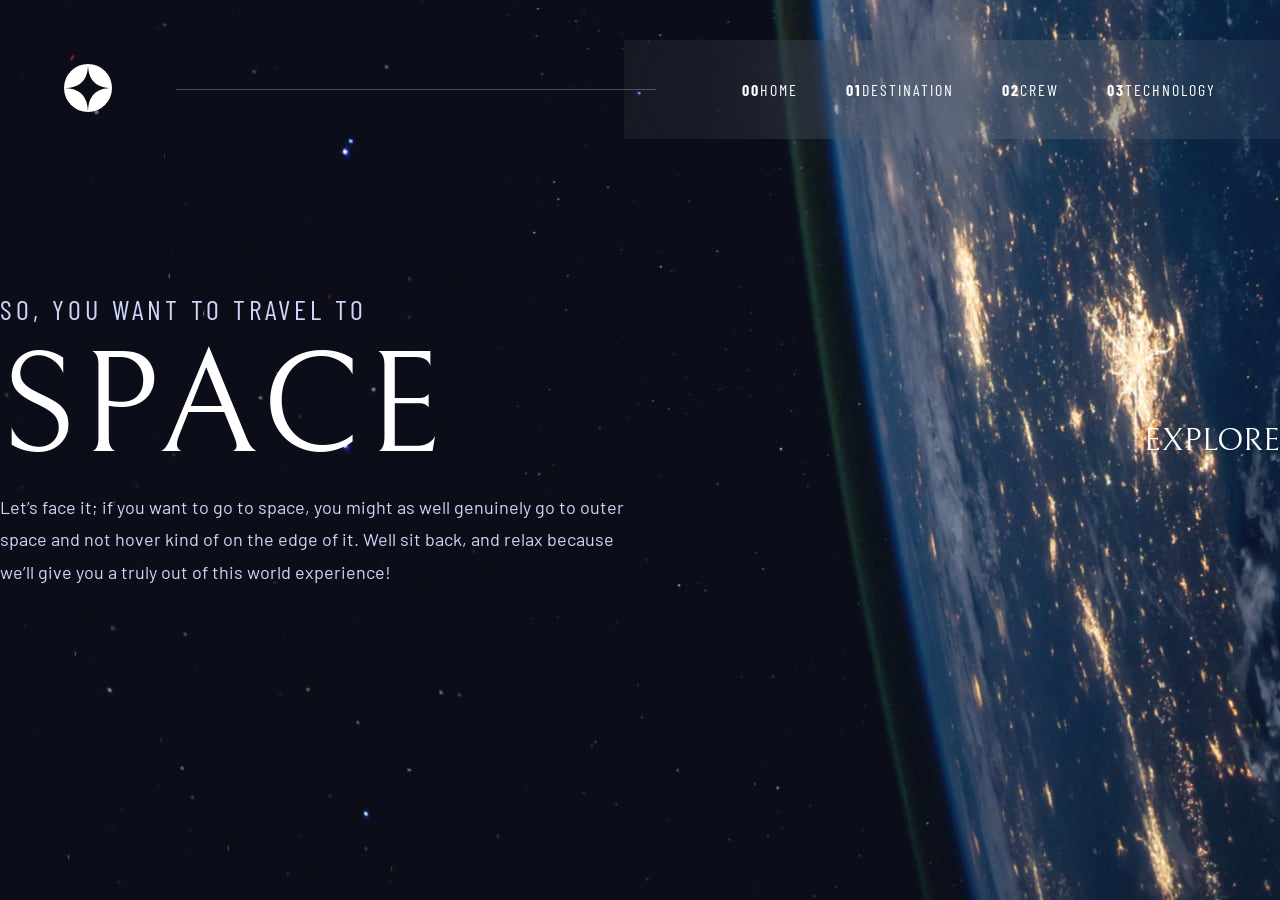
==== index.html @ 4688a7ef "feat: enhance base layout alignment" ====
<!DOCTYPE html>
<html lang="en">
<head>
    <meta charset="UTF-8">
    <meta name="viewport" content="width=device-width, initial-scale=1.0">
    <link rel="stylesheet" href="css/style.css">
    <link rel="preconnect" href="https://fonts.googleapis.com">
    <link rel="preconnect" href="https://fonts.gstatic.com" crossorigin>
    <link href="https://fonts.googleapis.com/css2?family=Barlow&family=Barlow+Condensed:wght@400;700&family=Bellefair&display=swap" rel="stylesheet">
    <script defer src="js/script.js"></script>
    <title>Space Tourism</title>
</head>
<body class="home">
    <header>
        <div class="logo">
            <a href="index.html"><img src="assets/shared/logo.svg" alt="Space Tourism Home"></a>
            <span class="menu-line"></span>
        </div>
        <nav class="menu-nav-container">
            <ul class="menu-nav text-preset-8">
                <li><a href="index.html"><span class="text-preset-8-bold">00</span>HOME</a></li>
                <li><a href="destination.html"><span class="text-preset-8-bold">01</span>DESTINATION</a></li>
                <li><a href="crew.html"><span class="text-preset-8-bold">02</span>CREW</a></li>
                <li><a href="technology.html"><span class="text-preset-8-bold">03</span>TECHNOLOGY</a></li>
            </ul>
        </nav>
    </header>
    <main>
        <div class="main-container">
            <div class="itens-container">
                <div class="texts-home">
                    <h1 class="text-preset-5 text-blue-300">SO, YOU WANT TO TRAVEL TO <span class="text-preset-1 text-white">SPACE</span></h1>
                    <p class="text-preset-9 text-blue-300">Let’s face it; if you want to go to space, you might as well genuinely go to outer space and not hover kind of on the edge of it. Well sit back, and relax because we’ll give you a truly out of this world experience!</p>
                </div>
                <a href="destination.html" class="btn-explore text-preset-4">EXPLORE</a>
            </div>
        </div>
    </main>
</body>
</html>
---- css/style.css ----
* {
    margin: 0;
    padding: 0;
    box-sizing: border-box;
    text-decoration: none;
    list-style: none;
}

a {
    color: inherit;
}

:root {
    /* fonts */
    --font-head: "Bellefair", serif;
    --font-sub: "Barlow Condensed", sans-serif;
    --font-text: "Barlow", sans-serif;

    /* font sizes */
    --fs-1: 144px;
    --fs-2: 96px;
    --fs-3: 56px;
    --fs-4: 32px;
    --fs-5: 28px;
    --fs-6: 28px;
    --fs-7: 14px;
    --fs-8: 16px;
    --fs-9: 18px;

    /* colors */
    --blue-900: #0b0d17;
    --blue-300: #d0d6f9;
    --white: #fff;
}

/* --- Utility Classes: Typography (Shape) --- */
.text-preset-1 { font-weight: 400; font-size: var(--fs-1); font-family: var(--font-head); text-transform: uppercase; }
.text-preset-2 { font-weight: 400; font-size: var(--fs-2); font-family: var(--font-head); text-transform: uppercase; }
.text-preset-3 { font-weight: 400; font-size: var(--fs-3); font-family: var(--font-head); text-transform: uppercase; }
.text-preset-4 { font-weight: 400; font-size: var(--fs-4); font-family: var(--font-head); text-transform: uppercase; }
.text-preset-5 { font-weight: 400; font-size: var(--fs-5); font-family: var(--font-sub); text-transform: uppercase; letter-spacing: 4px; }
.text-preset-6 { font-weight: 400; font-size: var(--fs-6); font-family: var(--font-head); text-transform: uppercase; }
.text-preset-7 { font-weight: 400; font-size: var(--fs-7); font-family: var(--font-sub); text-transform: uppercase; letter-spacing: 2px; }
.text-preset-8 { font-weight: 400; font-size: var(--fs-8); font-family: var(--font-sub); text-transform: uppercase; letter-spacing: 2px; }
.text-preset-8-bold { font-weight: 700; font-size: var(--fs-8); font-family: var(--font-sub); text-transform: uppercase; letter-spacing: 2px; }
.text-preset-9 { font-weight: 400; font-size: var(--fs-9); font-family: var(--font-text); text-transform: none; line-height: 1.8; }

/* --- Utility Classes: Colors (Paint) --- */
.text-blue-900 { color: var(--blue-900); }
.text-blue-300 { color: var(--blue-300); }
.text-white { color: var(--white); }
.bg-blue-900 { background-color: var(--blue-900); }
.bg-blue-300 { background-color: var(--blue-300); }
.bg-white { background-color: var(--white); }

/* --- Base Styles --- */
body {
    font-family: var(--font-text);
    background-color: var(--blue-900);
    color: var(--white);
    min-height: 100vh;
    background-image: url('../assets/home/background-home-desktop.jpg');
    background-size: cover;
    display: flex;
    flex-direction: column;
}

header {
    display: flex;
    justify-content: space-between;
    align-items: center;
    padding-top: 40px;
    padding-bottom: 25px;
}

.logo {
    display: flex;
    padding-left: 64px;
    height: 48px;
    flex: 1;
    gap: 64px;
    align-items: center;
    z-index: 1000;
    margin-right: -16px;
}

.menu-line {
    background-color: var(--white);
    width: 100%;
    height: 1px;
    opacity: 25%;
}

.menu-nav-container {
    flex: 1;
    margin-left: -16px;
    padding: 0 64px;
    background-color: rgba(255, 255, 255, 0.05);
    backdrop-filter: blur(80px);
    max-width: calc(50% + 16px);
}

.menu-nav {
    flex: 1;
    display: flex;
    gap: 48px;
    align-items: center;
    justify-content: flex-end;
}

.menu-nav a {
    display: block;
    padding: 40px 0;
}

main {
    display: flex;
    align-items: center;
    justify-content: center;
    padding: 128px 0;
    height: 100%;
}

.main-container {
    display: flex;
    align-items: center;
    justify-content: flex-end;
}

.itens-container {
    display: flex;
    align-items: center;
    justify-content: space-between;
}

.texts-home {
    display: flex;
    flex-direction: column;
    width: 50%;
}

/* Medias Querys */
@media (max-width: 800px) {
    :root {
        --fs-2: 80px;
        --fs-3: 40px;
        --fs-4: 24px;
        --fs-5: 20px;
        --fs-9: 15px;
    }
}

@media (max-width: 600px) {
    :root {
        --fs-1: 80px;
        --fs-2: 56px;
        --fs-3: 24px;
        --fs-4: 18px;
        --fs-6: 16px;
        --fs-8: 14px;
        --fs-9: 15px;
    }
}
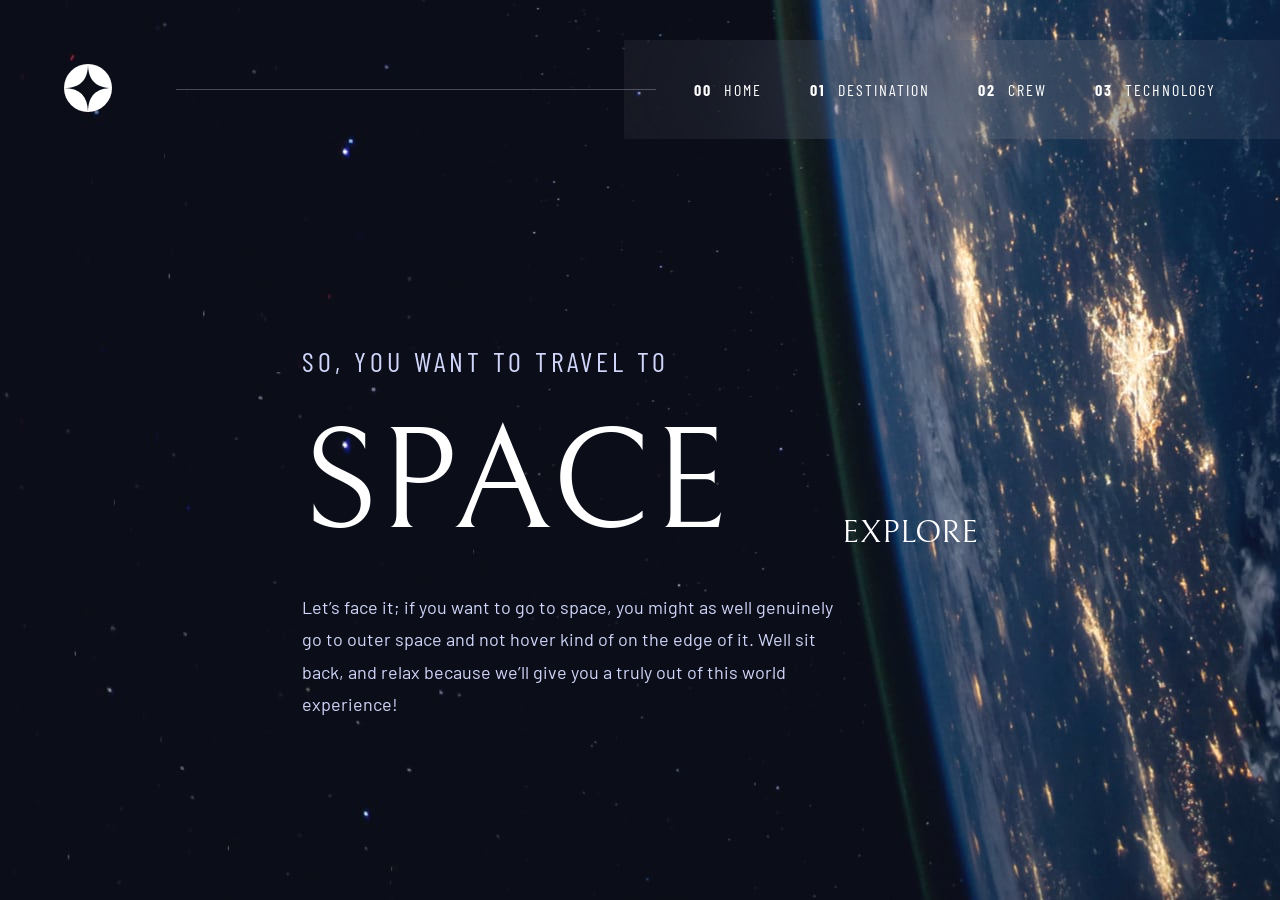
==== commit 1cd2b60a: "feat: basic home layout" ====
--- a/index.html
+++ b/index.html
@@ -27,9 +27,10 @@
     </header>
     <main>
         <div class="main-container">
-            <div class="itens-container">
+            <div class="hero">
                 <div class="texts-home">
-                    <h1 class="text-preset-5 text-blue-300">SO, YOU WANT TO TRAVEL TO <span class="text-preset-1 text-white">SPACE</span></h1>
+                    <h1 class="text-preset-5 text-blue-300">SO, YOU WANT TO TRAVEL TO</h1>
+                    <p class="text-preset-1 text-white">SPACE</p>
                     <p class="text-preset-9 text-blue-300">Let’s face it; if you want to go to space, you might as well genuinely go to outer space and not hover kind of on the edge of it. Well sit back, and relax because we’ll give you a truly out of this world experience!</p>
                 </div>
                 <a href="destination.html" class="btn-explore text-preset-4">EXPLORE</a>
--- a/css/style.css
+++ b/css/style.css
@@ -100,6 +100,10 @@
     max-width: calc(50% + 16px);
 }
 
+.menu-nav span {
+    margin-right: 12px;
+}
+
 .menu-nav {
     flex: 1;
     display: flex;
@@ -118,7 +122,7 @@
     align-items: center;
     justify-content: center;
     padding: 128px 0;
-    height: 100%;
+    flex: 1;
 }
 
 .main-container {
@@ -127,7 +131,7 @@
     justify-content: flex-end;
 }
 
-.itens-container {
+.hero {
     display: flex;
     align-items: center;
     justify-content: space-between;
@@ -136,7 +140,8 @@
 .texts-home {
     display: flex;
     flex-direction: column;
-    width: 50%;
+    max-width: 540px;
+    gap: 24px;
 }
 
 /* Medias Querys */
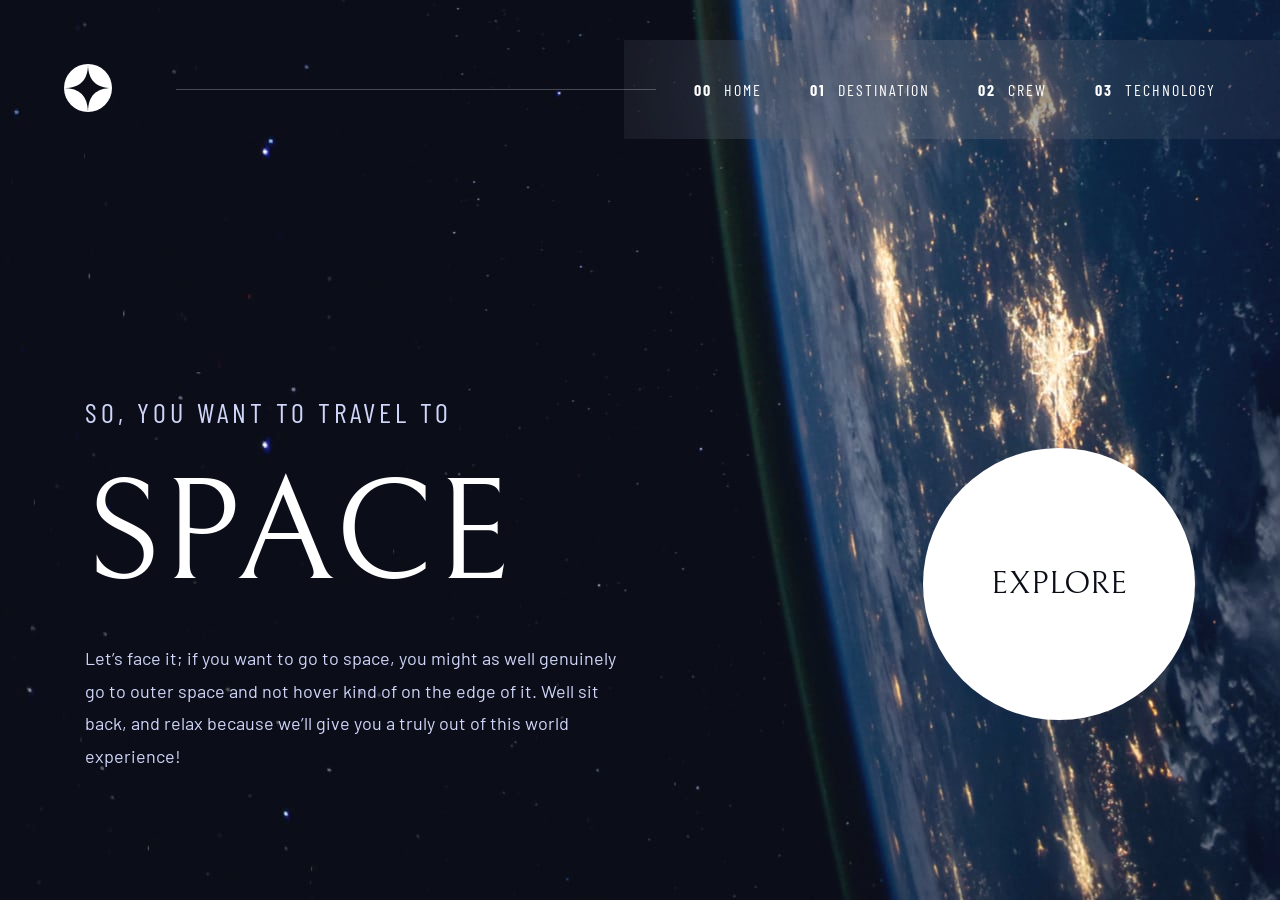
==== commit 03ec5934: "feat: clean HTML structure, main  flexbox layout and adjust background image" ====
--- a/index.html
+++ b/index.html
@@ -27,14 +27,12 @@
     </header>
     <main>
         <div class="main-container">
-            <div class="hero">
-                <div class="texts-home">
-                    <h1 class="text-preset-5 text-blue-300">SO, YOU WANT TO TRAVEL TO</h1>
-                    <p class="text-preset-1 text-white">SPACE</p>
-                    <p class="text-preset-9 text-blue-300">Let’s face it; if you want to go to space, you might as well genuinely go to outer space and not hover kind of on the edge of it. Well sit back, and relax because we’ll give you a truly out of this world experience!</p>
-                </div>
-                <a href="destination.html" class="btn-explore text-preset-4">EXPLORE</a>
+            <div class="texts-home">
+                <h1 class="text-preset-5 text-blue-300">SO, YOU WANT TO TRAVEL TO</h1>
+                <p class="text-preset-1 text-white">SPACE</p>
+                <p class="text-preset-9 text-blue-300">Let’s face it; if you want to go to space, you might as well genuinely go to outer space and not hover kind of on the edge of it. Well sit back, and relax because we’ll give you a truly out of this world experience!</p>
             </div>
+            <a href="destination.html" class="btn-explore text-preset-4 text-blue-900">EXPLORE</a>
         </div>
     </main>
 </body>
--- a/css/style.css
+++ b/css/style.css
@@ -63,6 +63,9 @@
     background-size: cover;
     display: flex;
     flex-direction: column;
+    background-position: center;
+    background-repeat: no-repeat;
+    background-attachment: fixed;
 }
 
 header {
@@ -119,22 +122,18 @@
 
 main {
     display: flex;
-    align-items: center;
     justify-content: center;
     padding: 128px 0;
     flex: 1;
+    align-items: flex-end;
 }
 
 .main-container {
     display: flex;
+    max-width: 1110px;
+    width: 100%;
+    justify-content: space-between;
     align-items: center;
-    justify-content: flex-end;
-}
-
-.hero {
-    display: flex;
-    align-items: center;
-    justify-content: space-between;
 }
 
 .texts-home {
@@ -142,6 +141,17 @@
     flex-direction: column;
     max-width: 540px;
     gap: 24px;
+}
+
+.btn-explore {
+    width: 272px;
+    aspect-ratio: 1/1;
+    background-color: var(--white);
+    display: flex;
+    text-align: center;
+    align-items: center;
+    justify-content: center ;
+    border-radius: 50%;
 }
 
 /* Medias Querys */
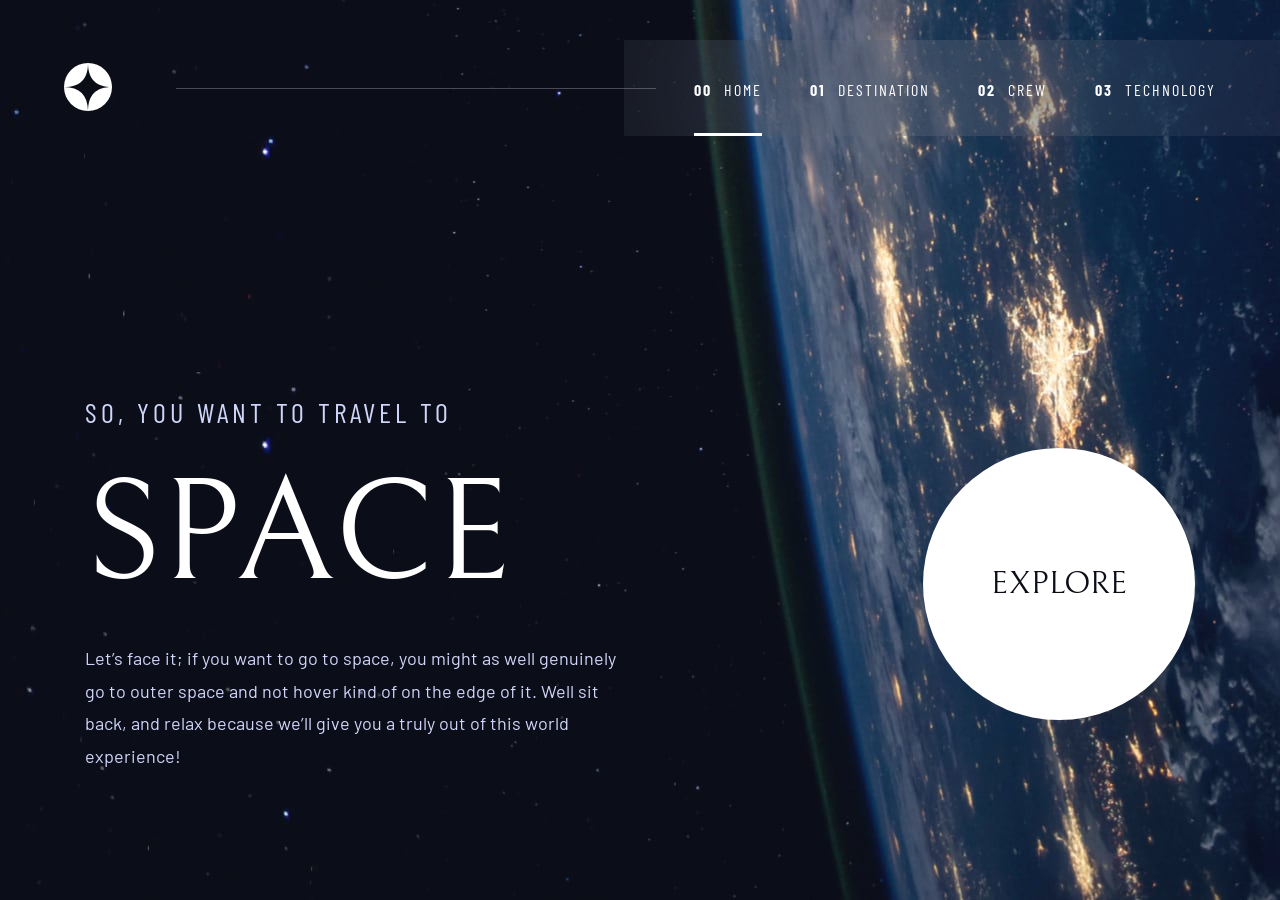
==== commit 8bb700c6: "feat: finalize home desktop layout with hover and active status logic" ====
--- a/index.html
+++ b/index.html
@@ -18,7 +18,7 @@
         </div>
         <nav class="menu-nav-container">
             <ul class="menu-nav text-preset-8">
-                <li><a href="index.html"><span class="text-preset-8-bold">00</span>HOME</a></li>
+                <li><a href="index.html" class="active"><span class="text-preset-8-bold">00</span>HOME</a></li>
                 <li><a href="destination.html"><span class="text-preset-8-bold">01</span>DESTINATION</a></li>
                 <li><a href="crew.html"><span class="text-preset-8-bold">02</span>CREW</a></li>
                 <li><a href="technology.html"><span class="text-preset-8-bold">03</span>TECHNOLOGY</a></li>
--- a/css/style.css
+++ b/css/style.css
@@ -31,6 +31,8 @@
     --blue-900: #0b0d17;
     --blue-300: #d0d6f9;
     --white: #fff;
+    --white-50: rgba(255, 255, 255, 0.5);
+    --white-10: rgba(255, 255, 255, 0.1);
 }
 
 /* --- Utility Classes: Typography (Shape) --- */
@@ -118,6 +120,13 @@
 .menu-nav a {
     display: block;
     padding: 40px 0;
+    border-bottom: 3px solid transparent;
+    transition: 0.2s;
+    max-height: 96px;
+}
+
+.menu-nav a.active {
+    border-bottom: 3px solid var(--white);
 }
 
 main {
@@ -148,13 +157,34 @@
     aspect-ratio: 1/1;
     background-color: var(--white);
     display: flex;
-    text-align: center;
     align-items: center;
     justify-content: center ;
     border-radius: 50%;
+    transition: 0.2s;
+}
+
+/* HOVERS */
+@media (hover:hover) {
+    .menu-nav a:not(.active):hover {
+        border-bottom: 3px solid var(--white-50);
+    }
+
+    .btn-explore:hover {
+        box-shadow: 0 0 0 88px var(--white-10);
+    }
 }
 
 /* Medias Querys */
+@media (min-width: 2000px) {
+    main {
+        padding: calc((128 / 863) * 100%) 0;
+    }
+
+    .main-container {
+        max-width: 1500px;
+    }
+}
+
 @media (max-width: 800px) {
     :root {
         --fs-2: 80px;
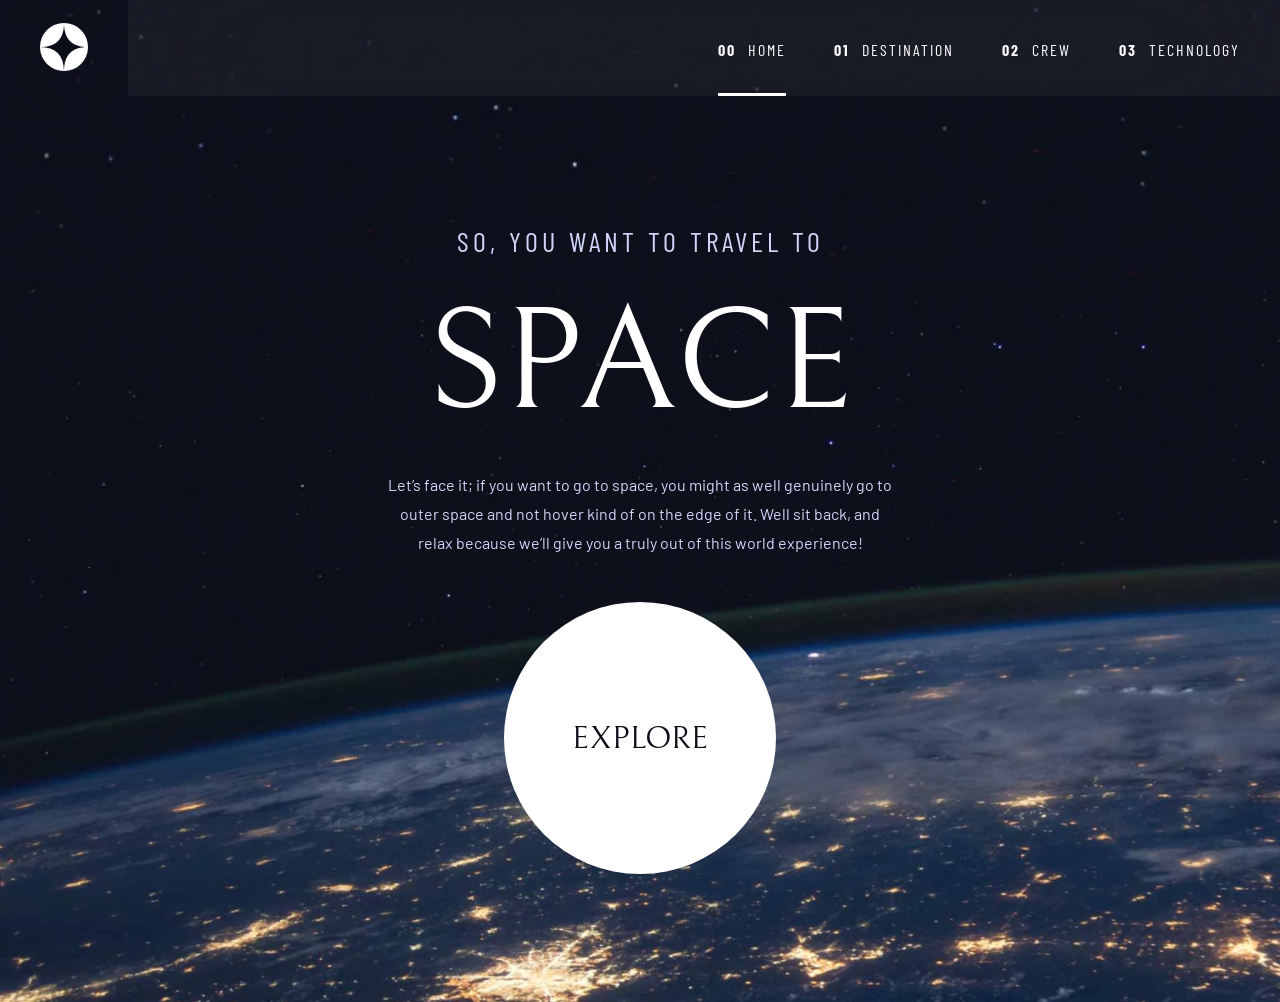
==== commit 1ec23a01: "feat: implement mobile hamburger menu and sidebar layout" ====
--- a/index.html
+++ b/index.html
@@ -16,7 +16,11 @@
             <a href="index.html"><img src="assets/shared/logo.svg" alt="Space Tourism Home"></a>
             <span class="menu-line"></span>
         </div>
+        <button class="burger-menu">
+            <img src="assets/shared/icon-hamburger.svg" alt="Open menu">
+        </button>
         <nav class="menu-nav-container">
+            <button class="close-menu"><img src="assets/shared/icon-close.svg" alt="Close menu"></button>
             <ul class="menu-nav text-preset-8">
                 <li><a href="index.html" class="active"><span class="text-preset-8-bold">00</span>HOME</a></li>
                 <li><a href="destination.html"><span class="text-preset-8-bold">01</span>DESTINATION</a></li>
--- a/css/style.css
+++ b/css/style.css
@@ -96,6 +96,14 @@
     opacity: 25%;
 }
 
+.burger-menu {
+    display: none;
+}
+
+.close-menu {
+    display: none;
+}
+
 .menu-nav-container {
     flex: 1;
     margin-left: -16px;
@@ -174,7 +182,7 @@
     }
 }
 
-/* Medias Querys */
+/* Media Query 4k */
 @media (min-width: 2000px) {
     main {
         padding: calc((128 / 863) * 100%) 0;
@@ -185,24 +193,161 @@
     }
 }
 
-@media (max-width: 800px) {
+/* Media Query Tablet */
+@media (max-width: 1300px) {
     :root {
         --fs-2: 80px;
         --fs-3: 40px;
-        --fs-4: 24px;
-        --fs-5: 20px;
-        --fs-9: 15px;
-    }
-}
-
-@media (max-width: 600px) {
+        --fs-4: 32px;
+        --fs-5: 28px;
+        --fs-9: 16px;
+    }
+
+    body {
+        background-image: url('../assets/home/background-home-tablet.jpg');
+    }
+
+    header {
+        padding: 0;
+    }
+
+    .logo {
+        margin: 0;
+        margin-right: 40px;
+        flex: 0;
+        padding-left: 40px;
+    }
+
+    .menu-nav-container {
+        margin: 0;
+        max-width: none;
+        padding: 0 40px;
+    }
+
+    .menu-line {
+        display: none;
+    }
+
+    main {
+        padding: 128px 40px;
+        align-items: stretch;
+    }
+
+    .main-container {
+        flex-direction: column;
+        justify-content: space-between;
+    }
+
+    .texts-home {
+        text-align: center;
+        gap: 24px;
+        max-width: 512px;
+        margin-bottom: 45px;
+    }
+}
+
+/* Media Query Mobile */
+@media (max-width: 750px) {
     :root {
         --fs-1: 80px;
         --fs-2: 56px;
         --fs-3: 24px;
         --fs-4: 18px;
+        --fs-5: 16px;
         --fs-6: 16px;
         --fs-8: 14px;
         --fs-9: 15px;
     }
+
+    .text-preset-5 { letter-spacing: 15%;}
+
+    body {
+        background-image: url('../assets/home/background-home-mobile.jpg');
+    }
+
+    header {
+        padding: 24px 0;
+    }
+
+    .logo {
+        height: 40px;
+        padding-left: 24px;
+    }
+
+    .logo a img{
+        height: 40px;
+    }
+
+    .burger-menu {
+        display: flex;
+        justify-self: flex-end;
+        border: none;
+        background-color: transparent;
+        padding-right: 24px;
+    }
+
+    .menu-nav-container {
+        display: none;
+    }
+
+    .menu-nav-container.open {
+        display: flex;
+        flex-direction: column;
+        position: fixed;
+        z-index: 2000;
+        right: 0;
+        top: 0;
+        height: 100vh;
+        background-color: rgba(11, 13, 23, 0.15);
+        backdrop-filter: blur(80px);
+        width: 68.65%;
+        padding: 0;
+        padding-left: 32px;
+        gap: 48px;
+    }
+
+    .menu-nav {
+        flex-direction: column;
+        align-items: stretch;
+        gap: 32px;
+        flex: 0;
+        width: 100%;
+    }
+
+    .close-menu {
+        display: inline-block;
+        margin-left: auto;
+        border: none;
+        background-color: transparent;
+        justify-self: flex-end;
+        padding: 32px 24px 32px 0;
+        cursor: pointer;
+    }
+
+    .menu-nav a {
+        border-right: 3px solid transparent;
+        display: flex;
+        align-items: center;
+        padding: 0;
+    }
+
+    .menu-nav a.active {
+        border-bottom: none;
+        border-right: 3px solid var(--white);
+    }
+
+    main {
+        padding: 24px;
+    }
+
+    .texts-home {
+        gap: 24px;
+        justify-self: flex-start;
+        margin: 0;
+    }
+
+    .btn-explore {
+        width: 144px;
+        margin: auto 0;
+    }
 }
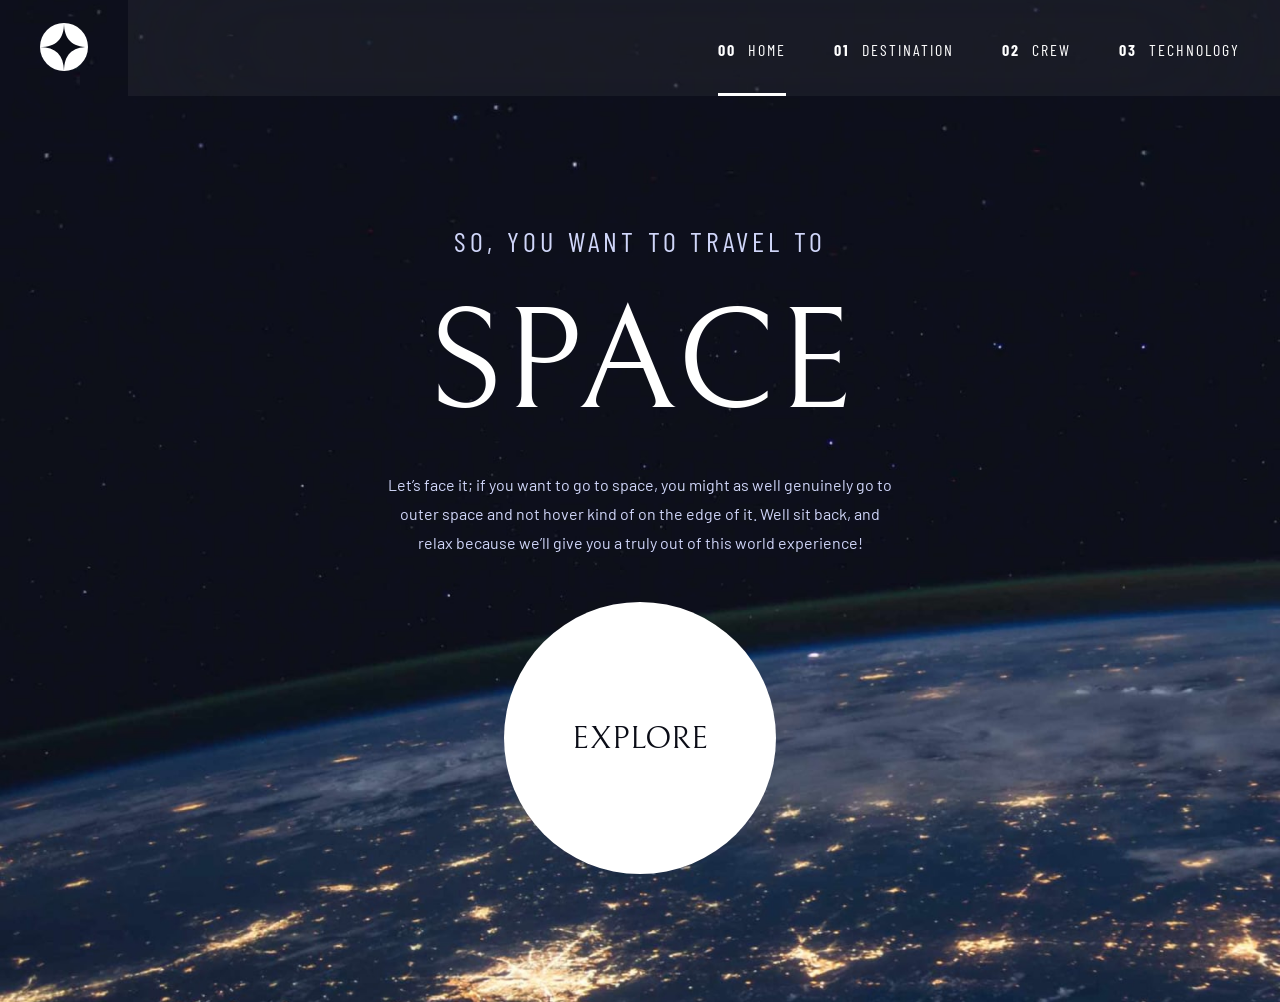
==== commit 000e3387: "refactor: apply BEM methodology and SMACSS state rules to home and destination pages" ====
--- a/index.html
+++ b/index.html
@@ -10,33 +10,33 @@
     <script defer src="js/script.js"></script>
     <title>Space Tourism</title>
 </head>
-<body class="home">
+<body class="page-home">
     <header>
-        <div class="logo">
+        <div class="header__logo">
             <a href="index.html"><img src="assets/shared/logo.svg" alt="Space Tourism Home"></a>
-            <span class="menu-line"></span>
+            <div class="header__line" aria-hidden="true"></div>
         </div>
-        <button class="burger-menu">
+        <button class="header__toggle" aria-controls="primary-navigation" aria-expanded="false">
             <img src="assets/shared/icon-hamburger.svg" alt="Open menu">
         </button>
-        <nav class="menu-nav-container">
-            <button class="close-menu"><img src="assets/shared/icon-close.svg" alt="Close menu"></button>
-            <ul class="menu-nav text-preset-8">
-                <li><a href="index.html" class="active"><span class="text-preset-8-bold">00</span>HOME</a></li>
-                <li><a href="destination.html"><span class="text-preset-8-bold">01</span>DESTINATION</a></li>
-                <li><a href="crew.html"><span class="text-preset-8-bold">02</span>CREW</a></li>
-                <li><a href="technology.html"><span class="text-preset-8-bold">03</span>TECHNOLOGY</a></li>
+        <nav class="main-nav">
+            <button class="main-nav__close" aria-label="close menu"><img src="assets/shared/icon-close.svg" alt="Close menu"></button>
+            <ul id="primary-navigation" class="main-nav__list text-preset-8">
+                <li class="main-nav__item"><a href="index.html" class="main-nav__link is-active"><span class="text-preset-8-bold">00</span>HOME</a></li>
+                <li class="main-nav__item"><a href="destination.html" class="main-nav__link"><span class="text-preset-8-bold">01</span>DESTINATION</a></li>
+                <li class="main-nav__item"><a href="crew.html" class="main-nav__link"><span class="text-preset-8-bold">02</span>CREW</a></li>
+                <li class="main-nav__item"><a href="technology.html" class="main-nav__link"><span class="text-preset-8-bold">03</span>TECHNOLOGY</a></li>
             </ul>
         </nav>
     </header>
     <main>
-        <div class="main-container">
-            <div class="texts-home">
+        <div class="home__container">
+            <div class="home__text-wrapper">
                 <h1 class="text-preset-5 text-blue-300">SO, YOU WANT TO TRAVEL TO</h1>
                 <p class="text-preset-1 text-white">SPACE</p>
                 <p class="text-preset-9 text-blue-300">Let’s face it; if you want to go to space, you might as well genuinely go to outer space and not hover kind of on the edge of it. Well sit back, and relax because we’ll give you a truly out of this world experience!</p>
             </div>
-            <a href="destination.html" class="btn-explore text-preset-4 text-blue-900">EXPLORE</a>
+            <a href="destination.html" class="explore-btn text-preset-4 text-blue-900">EXPLORE</a>
         </div>
     </main>
 </body>
--- a/css/style.css
+++ b/css/style.css
@@ -1,3 +1,6 @@
+
+/* ===== GLOBAL ===== */
+
 * {
     margin: 0;
     padding: 0;
@@ -6,6 +9,19 @@
     list-style: none;
 }
 
+button {
+  background: none;
+  color: inherit;
+  border: none;
+  padding: 0;
+  font: inherit;
+  cursor: pointer;
+  outline: inherit;
+  font-family: inherit;
+  font-size: inherit;
+  letter-spacing: inherit;
+}
+
 a {
     color: inherit;
 }
@@ -17,15 +33,18 @@
     --font-text: "Barlow", sans-serif;
 
     /* font sizes */
-    --fs-1: 144px;
-    --fs-2: 96px;
-    --fs-3: 56px;
-    --fs-4: 32px;
-    --fs-5: 28px;
-    --fs-6: 28px;
-    --fs-7: 14px;
-    --fs-8: 16px;
-    --fs-9: 18px;
+    --fs-1: 9rem;
+    --fs-2: 6rem;
+    --fs-3: 3.5rem;
+    --fs-4: 2rem;
+    --fs-5: 1.75rem;
+    --fs-6: 1.75rem;
+    --fs-7: 0.875rem;
+    --fs-8: 1rem;
+    --fs-9: 1.125rem;
+    --fs-10: 1.75rem;
+
+    --fs-5-dest: 1.75rem;
 
     /* colors */
     --blue-900: #0b0d17;
@@ -40,12 +59,15 @@
 .text-preset-2 { font-weight: 400; font-size: var(--fs-2); font-family: var(--font-head); text-transform: uppercase; }
 .text-preset-3 { font-weight: 400; font-size: var(--fs-3); font-family: var(--font-head); text-transform: uppercase; }
 .text-preset-4 { font-weight: 400; font-size: var(--fs-4); font-family: var(--font-head); text-transform: uppercase; }
-.text-preset-5 { font-weight: 400; font-size: var(--fs-5); font-family: var(--font-sub); text-transform: uppercase; letter-spacing: 4px; }
+.text-preset-5 { font-weight: 400; font-size: var(--fs-5); font-family: var(--font-sub); text-transform: uppercase; letter-spacing: 0.25rem; }
 .text-preset-6 { font-weight: 400; font-size: var(--fs-6); font-family: var(--font-head); text-transform: uppercase; }
-.text-preset-7 { font-weight: 400; font-size: var(--fs-7); font-family: var(--font-sub); text-transform: uppercase; letter-spacing: 2px; }
-.text-preset-8 { font-weight: 400; font-size: var(--fs-8); font-family: var(--font-sub); text-transform: uppercase; letter-spacing: 2px; }
-.text-preset-8-bold { font-weight: 700; font-size: var(--fs-8); font-family: var(--font-sub); text-transform: uppercase; letter-spacing: 2px; }
+.text-preset-7 { font-weight: 400; font-size: var(--fs-7); font-family: var(--font-sub); text-transform: uppercase; letter-spacing: 0.125rem; }
+.text-preset-8 { font-weight: 400; font-size: var(--fs-8); font-family: var(--font-sub); text-transform: uppercase; letter-spacing: 0.125rem; }
+.text-preset-8-bold { font-weight: 700; font-size: var(--fs-8); font-family: var(--font-sub); text-transform: uppercase; letter-spacing: 0.125rem; }
 .text-preset-9 { font-weight: 400; font-size: var(--fs-9); font-family: var(--font-text); text-transform: none; line-height: 1.8; }
+.text-preset-10 { font-weight: 700; font-size: var(--fs-10); font-family: var(--font-text); text-transform: uppercase; letter-spacing: .295rem; opacity: 25%;}
+
+.text-preset-5-destination { font-weight: 400; font-size: var(--fs-5-dest); font-family: var(--font-sub); text-transform: uppercase; letter-spacing: 0.25rem; }
 
 /* --- Utility Classes: Colors (Paint) --- */
 .text-blue-900 { color: var(--blue-900); }
@@ -61,7 +83,6 @@
     background-color: var(--blue-900);
     color: var(--white);
     min-height: 100vh;
-    background-image: url('../assets/home/background-home-desktop.jpg');
     background-size: cover;
     display: flex;
     flex-direction: column;
@@ -74,223 +95,154 @@
     display: flex;
     justify-content: space-between;
     align-items: center;
-    padding-top: 40px;
-    padding-bottom: 25px;
-}
-
-.logo {
-    display: flex;
-    padding-left: 64px;
-    height: 48px;
-    flex: 1;
-    gap: 64px;
+    padding-top: 2.5rem;
+    padding-bottom: 1.5625rem;
+}
+
+.header__logo {
+    display: flex;
+    padding-left: 4rem;
+    height: 3rem;
+    flex: 1;
+    gap: 4rem;
     align-items: center;
     z-index: 1000;
-    margin-right: -16px;
-}
-
-.menu-line {
+    margin-right: -1rem;
+}
+
+.header__line {
     background-color: var(--white);
     width: 100%;
     height: 1px;
     opacity: 25%;
 }
 
-.burger-menu {
+.header__toggle {
     display: none;
 }
 
-.close-menu {
+.main-nav__close {
     display: none;
 }
 
-.menu-nav-container {
-    flex: 1;
-    margin-left: -16px;
-    padding: 0 64px;
+.main-nav {
+    flex: 1;
+    margin-left: -1rem;
+    padding: 0 4rem;
     background-color: rgba(255, 255, 255, 0.05);
     backdrop-filter: blur(80px);
-    max-width: calc(50% + 16px);
-}
-
-.menu-nav span {
-    margin-right: 12px;
-}
-
-.menu-nav {
-    flex: 1;
-    display: flex;
-    gap: 48px;
+    max-width: calc(50% + 1rem);
+}
+
+.main-nav__list span {
+    margin-right: 0.75rem;
+}
+
+.main-nav__list {
+    flex: 1;
+    display: flex;
+    gap: 3rem;
     align-items: center;
     justify-content: flex-end;
 }
 
-.menu-nav a {
+.main-nav__link {
     display: block;
-    padding: 40px 0;
+    padding: 2.5rem 0;
     border-bottom: 3px solid transparent;
     transition: 0.2s;
-    max-height: 96px;
-}
-
-.menu-nav a.active {
+    max-height: 6rem;
+}
+
+.main-nav__link.is-active {
     border-bottom: 3px solid var(--white);
 }
 
-main {
-    display: flex;
-    justify-content: center;
-    padding: 128px 0;
-    flex: 1;
-    align-items: flex-end;
-}
-
-.main-container {
-    display: flex;
-    max-width: 1110px;
-    width: 100%;
-    justify-content: space-between;
-    align-items: center;
-}
-
-.texts-home {
-    display: flex;
-    flex-direction: column;
-    max-width: 540px;
-    gap: 24px;
-}
-
-.btn-explore {
-    width: 272px;
-    aspect-ratio: 1/1;
-    background-color: var(--white);
-    display: flex;
-    align-items: center;
-    justify-content: center ;
-    border-radius: 50%;
-    transition: 0.2s;
-}
-
-/* HOVERS */
+/* HOVER GLOBAL */
+
 @media (hover:hover) {
-    .menu-nav a:not(.active):hover {
+    .main-nav__link:not(.is-active):hover {
         border-bottom: 3px solid var(--white-50);
     }
-
-    .btn-explore:hover {
-        box-shadow: 0 0 0 88px var(--white-10);
-    }
-}
-
-/* Media Query 4k */
-@media (min-width: 2000px) {
-    main {
-        padding: calc((128 / 863) * 100%) 0;
-    }
-
-    .main-container {
-        max-width: 1500px;
-    }
-}
-
-/* Media Query Tablet */
-@media (max-width: 1300px) {
+}
+
+/* MEDIA QUERY GLOBAL */
+/* TABLET */
+
+@media (max-width: 81.25em) {
     :root {
-        --fs-2: 80px;
-        --fs-3: 40px;
-        --fs-4: 32px;
-        --fs-5: 28px;
-        --fs-9: 16px;
-    }
-
-    body {
-        background-image: url('../assets/home/background-home-tablet.jpg');
+        --fs-2: 5rem;
+        --fs-3: 2.5rem;
+        --fs-4: 2rem;
+        --fs-5: 1.75rem;
+        --fs-9: 1rem;
+        --fs-5-dest:1.25rem;
+        --fs-10: 1.25rem;
     }
 
     header {
         padding: 0;
     }
 
-    .logo {
+    .header__logo {
         margin: 0;
-        margin-right: 40px;
+        margin-right: 2.5rem;
         flex: 0;
-        padding-left: 40px;
-    }
-
-    .menu-nav-container {
+        padding-left: 2.5rem;
+    }
+
+    .main-nav {
         margin: 0;
         max-width: none;
-        padding: 0 40px;
-    }
-
-    .menu-line {
+        padding: 0 2.5rem;
+    }
+
+    .header__line {
         display: none;
     }
-
-    main {
-        padding: 128px 40px;
-        align-items: stretch;
-    }
-
-    .main-container {
-        flex-direction: column;
-        justify-content: space-between;
-    }
-
-    .texts-home {
-        text-align: center;
-        gap: 24px;
-        max-width: 512px;
-        margin-bottom: 45px;
-    }
-}
-
-/* Media Query Mobile */
-@media (max-width: 750px) {
+}
+
+/* MOBILE */
+@media (max-width: 46.875em) {
     :root {
-        --fs-1: 80px;
-        --fs-2: 56px;
-        --fs-3: 24px;
-        --fs-4: 18px;
-        --fs-5: 16px;
-        --fs-6: 16px;
-        --fs-8: 14px;
-        --fs-9: 15px;
-    }
-
-    .text-preset-5 { letter-spacing: 15%;}
-
-    body {
-        background-image: url('../assets/home/background-home-mobile.jpg');
-    }
+        --fs-1: 5rem;
+        --fs-2: 3.5rem;
+        --fs-3: 1.5rem;
+        --fs-4: 1.125rem;
+        --fs-5: 1rem;
+        --fs-6: 1rem;
+        --fs-8: 0.875rem;
+        --fs-9: 0.9375rem;
+    }
+
+    .text-preset-5 { letter-spacing: 0.15em;}
 
     header {
-        padding: 24px 0;
-    }
-
-    .logo {
-        height: 40px;
-        padding-left: 24px;
-    }
-
-    .logo a img{
-        height: 40px;
-    }
-
-    .burger-menu {
+        padding: 1.5rem 0;
+    }
+
+    .header__logo {
+        height: 2.5rem;
+        padding-left: 1.5rem;
+    }
+
+    .header__logo a img{
+        height: 2.5rem;
+    }
+
+    .header__toggle {
         display: flex;
         justify-self: flex-end;
         border: none;
         background-color: transparent;
-        padding-right: 24px;
-    }
-
-    .menu-nav-container {
+        padding-right: 1.5rem;
+    }
+
+    .main-nav {
         display: none;
     }
 
-    .menu-nav-container.open {
+    .main-nav.is-open {
         display: flex;
         flex-direction: column;
         position: fixed;
@@ -302,52 +254,283 @@
         backdrop-filter: blur(80px);
         width: 68.65%;
         padding: 0;
-        padding-left: 32px;
-        gap: 48px;
-    }
-
-    .menu-nav {
+        padding-left: 2rem;
+        gap: 3rem;
+    }
+
+    .main-nav__list {
         flex-direction: column;
         align-items: stretch;
-        gap: 32px;
+        gap: 2rem;
         flex: 0;
         width: 100%;
     }
 
-    .close-menu {
+    .main-nav__close {
         display: inline-block;
         margin-left: auto;
         border: none;
         background-color: transparent;
         justify-self: flex-end;
-        padding: 32px 24px 32px 0;
+        padding: 2rem 1.5rem 2rem 0;
         cursor: pointer;
     }
 
-    .menu-nav a {
+    .main-nav__link {
         border-right: 3px solid transparent;
         display: flex;
         align-items: center;
         padding: 0;
     }
 
-    .menu-nav a.active {
+    .main-nav__link.is-active {
         border-bottom: none;
         border-right: 3px solid var(--white);
     }
-
+}
+
+/* ===== HOME ===== */
+
+.page-home {
+    background-image: url('../assets/home/background-home-desktop.jpg');
+}
+
+main {
+    display: flex;
+    justify-content: center;
+    padding: 8rem 0;
+    flex: 1;
+    align-items: flex-end;
+}
+
+.home__container {
+    display: flex;
+    max-width: 69.375rem;
+    width: 100%;
+    justify-content: space-between;
+    align-items: center;
+}
+
+.home__text-wrapper {
+    display: flex;
+    flex-direction: column;
+    max-width: 33.75rem;
+    gap: 1.5rem;
+}
+
+.explore-btn {
+    width: 17rem;
+    aspect-ratio: 1/1;
+    background-color: var(--white);
+    display: flex;
+    align-items: center;
+    justify-content: center ;
+    border-radius: 50%;
+    transition: 0.2s;
+}
+
+/* HOVERS */
+@media (hover:hover) {
+
+    .explore-btn:hover {
+        box-shadow: 0 0 0 88px var(--white-10);
+    }
+}
+
+/* Media Query 4k - HOME */
+@media (min-width: 125em) {
     main {
-        padding: 24px;
-    }
-
-    .texts-home {
-        gap: 24px;
+        padding: calc((128 / 863) * 100%) 0;
+    }
+
+    .home__container {
+        max-width: 93.75rem;
+    }
+}
+
+/* Media Query Tablet - HOME */
+@media (max-width: 81.25em) {
+
+    .page-home {
+        background-image: url('../assets/home/background-home-tablet.jpg');
+    }
+
+    main {
+        padding: 8rem 2.5rem;
+        align-items: stretch;
+    }
+
+    .home__container {
+        flex-direction: column;
+        justify-content: space-between;
+    }
+
+    .home__text-wrapper {
+        text-align: center;
+        gap: 1.5rem;
+        max-width: 32rem;
+        margin-bottom: 2.8125rem;
+    }
+}
+
+/* Media Query Mobile - HOME */
+@media (max-width: 46.875em) {
+
+    .page-home {
+        background-image: url('../assets/home/background-home-mobile.jpg');
+    }
+
+    main {
+        padding: 1.5rem;
+    }
+
+    .home__text-wrapper {
+        gap: 1.5rem;
         justify-self: flex-start;
         margin: 0;
     }
 
-    .btn-explore {
-        width: 144px;
+    .explore-btn {
+        width: 9rem;
         margin: auto 0;
     }
+}
+
+/* ===== DESTINATION ===== */
+
+.page-destination {
+    background-image: url('../assets/destination/background-destination-desktop.jpg');
+}
+
+.destination {
+    flex-direction: column;
+    padding: 3rem 0;
+    align-items: center;
+}
+
+.destination__container {
+    display: flex;
+    flex-direction: column;
+    flex: 1;
+    gap: 1.5rem;
+    width: 100%;
+    max-width: 69.375rem;
+}
+
+.destination__container h2 {
+    --fs-8: 1.75rem;
+}
+
+.destination__container h2 span {
+    margin-right: 1.5rem;
+}
+
+.destination__content {
+    display: flex;
+    flex: 1;
+    gap: 2rem;
+    width: 100%;
+    align-items: center;
+    margin: auto 0;
+}
+
+.destination__img-wrapper, .destination__txt-wrapper {
+    display: flex;
+    flex: 1;
+    justify-content: center;
+}
+
+.destination__content img {
+    width: 480px;
+}
+
+.planet-menu__list {
+    display: flex;
+    gap: 2rem;    
+}
+
+.planet-menu__btn:not(.is-active) {
+    color: var(--blue-300);
+}
+
+.planet-menu__btn {
+    border-bottom: 3px solid transparent;
+    padding-bottom: .8125rem;
+    transition: 0.2s;
+}
+
+.planet-menu__btn.is-active {
+    border-bottom: 3px solid var(--white);
+}
+
+.destination__details {
+    display: flex;
+    flex-direction: column;
+    gap: 2rem;
+    max-width: 27.8125rem;
+}
+
+.destination__divider {
+    background-color: var(--white);
+    width: 100%;
+    height: 1px;
+    opacity: 25%;
+}
+
+.planet-info {
+    display: flex;
+    gap: 1.5rem
+
+}
+
+.planet-info__distance, .planet-info__time {
+    display: flex;
+    flex-direction: column;
+    gap: .75rem;
+    flex: 1;
+}
+
+@media (hover:hover) {
+    .planet-menu__btn:hover:not(.is-active) {
+        border-bottom: 3px solid var(--white-50);
+    }
+}
+
+/* Media Query Tablet - DESTINATION */
+
+@media (max-width: 81.25em) {
+
+    .text-preset-5 {letter-spacing: 0.15em;}
+    .text-preset-10 {letter-spacing: 0.15em;}
+
+    .page-destination {
+        background-image: url('../assets/destination/background-destination-tablet.jpg');
+    }
+
+    .destination {
+        padding: 2.5rem;
+    }
+
+    .destination__content {
+        flex-direction: column;
+    }
+
+    .destination__img-wrapper, .destination__txt-wrapper {
+        align-items: center;
+    }
+
+    .destination__content img {
+        width: 300px;
+        height: 300px;
+    }
+
+    .destination__details {
+        text-align: center;
+        gap: 1.5rem;
+        max-width: 32.125rem;
+    }
+
+    .planet-menu__list{
+        justify-content: center;
+    }
 }
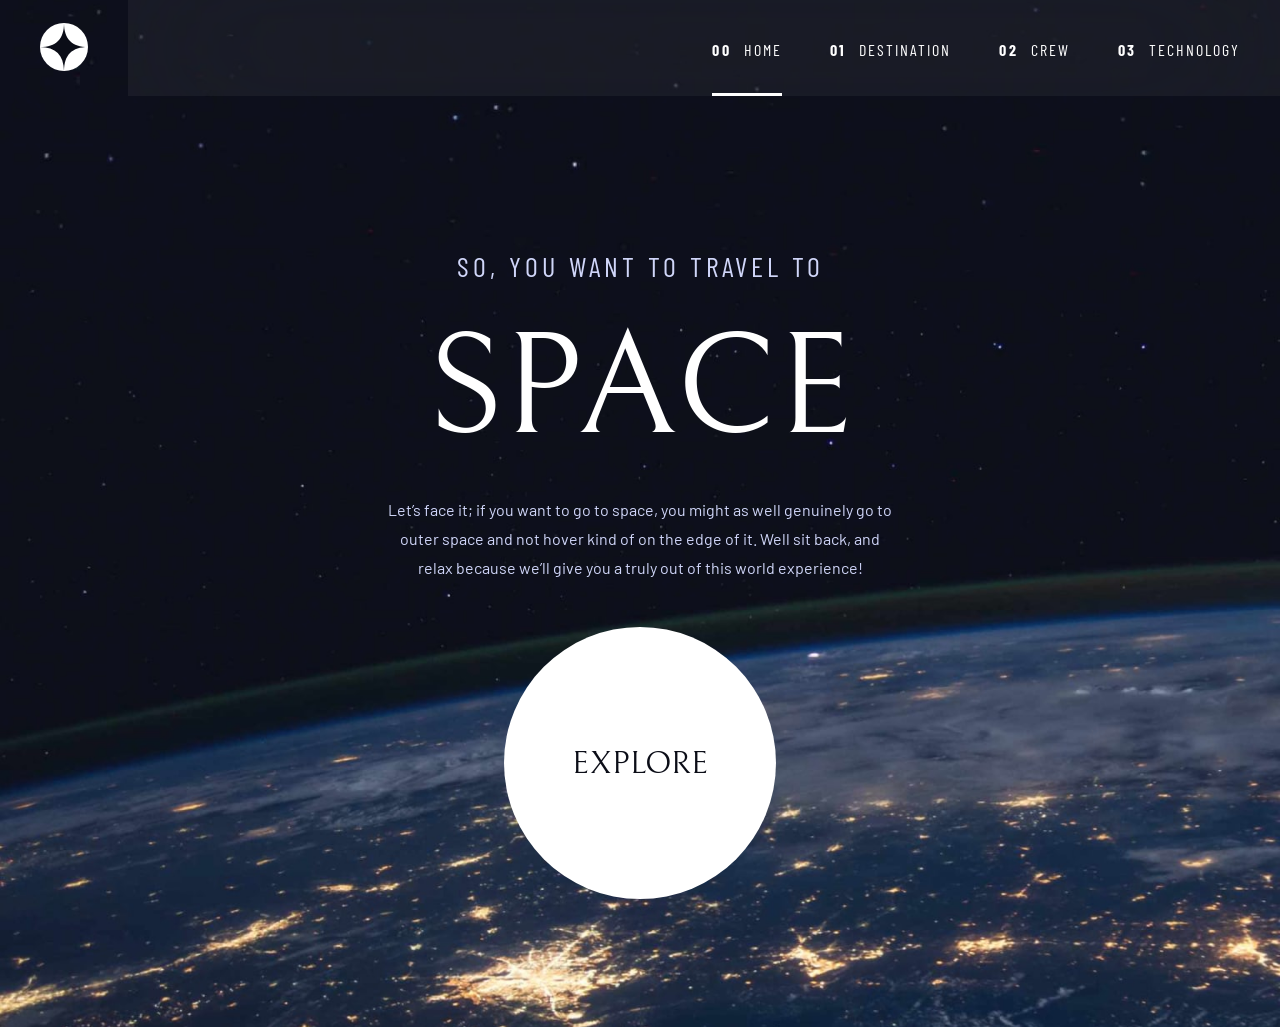
==== commit ae9b1b27: "feat: desktop mobile layout" ====
--- a/index.html
+++ b/index.html
@@ -1,5 +1,6 @@
 <!DOCTYPE html>
 <html lang="en">
+
 <head>
     <meta charset="UTF-8">
     <meta name="viewport" content="width=device-width, initial-scale=1.0">
@@ -10,34 +11,50 @@
     <script defer src="js/script.js"></script>
     <title>Space Tourism</title>
 </head>
+
 <body class="page-home">
+
     <header>
+
         <div class="header__logo">
             <a href="index.html"><img src="assets/shared/logo.svg" alt="Space Tourism Home"></a>
             <div class="header__line" aria-hidden="true"></div>
         </div>
+
         <button class="header__toggle" aria-controls="primary-navigation" aria-expanded="false">
             <img src="assets/shared/icon-hamburger.svg" alt="Open menu">
         </button>
+
         <nav class="main-nav">
+
             <button class="main-nav__close" aria-label="close menu"><img src="assets/shared/icon-close.svg" alt="Close menu"></button>
+
             <ul id="primary-navigation" class="main-nav__list text-preset-8">
-                <li class="main-nav__item"><a href="index.html" class="main-nav__link is-active"><span class="text-preset-8-bold">00</span>HOME</a></li>
-                <li class="main-nav__item"><a href="destination.html" class="main-nav__link"><span class="text-preset-8-bold">01</span>DESTINATION</a></li>
-                <li class="main-nav__item"><a href="crew.html" class="main-nav__link"><span class="text-preset-8-bold">02</span>CREW</a></li>
-                <li class="main-nav__item"><a href="technology.html" class="main-nav__link"><span class="text-preset-8-bold">03</span>TECHNOLOGY</a></li>
+                <li class="main-nav__item"><a href="index.html" class="main-nav__link is-active"><span class="bold ltr-spc--2-7px">00</span>HOME</a></li>
+                <li class="main-nav__item"><a href="destination.html" class="main-nav__link"><span class="bold ltr-spc--2-7px">01</span>DESTINATION</a></li>
+                <li class="main-nav__item"><a href="crew.html" class="main-nav__link"><span class="bold ltr-spc--2-7px">02</span>CREW</a></li>
+                <li class="main-nav__item"><a href="technology.html" class="main-nav__link"><span class="bold ltr-spc--2-7px">03</span>TECHNOLOGY</a></li>
             </ul>
+
         </nav>
+
     </header>
-    <main>
+
+    <main class="home">
+
         <div class="home__container">
+
             <div class="home__text-wrapper">
                 <h1 class="text-preset-5 text-blue-300">SO, YOU WANT TO TRAVEL TO</h1>
                 <p class="text-preset-1 text-white">SPACE</p>
                 <p class="text-preset-9 text-blue-300">Let’s face it; if you want to go to space, you might as well genuinely go to outer space and not hover kind of on the edge of it. Well sit back, and relax because we’ll give you a truly out of this world experience!</p>
             </div>
+
             <a href="destination.html" class="explore-btn text-preset-4 text-blue-900">EXPLORE</a>
+
         </div>
+
     </main>
+
 </body>
 </html>
--- a/css/style.css
+++ b/css/style.css
@@ -63,9 +63,15 @@
 .text-preset-6 { font-weight: 400; font-size: var(--fs-6); font-family: var(--font-head); text-transform: uppercase; }
 .text-preset-7 { font-weight: 400; font-size: var(--fs-7); font-family: var(--font-sub); text-transform: uppercase; letter-spacing: 0.125rem; }
 .text-preset-8 { font-weight: 400; font-size: var(--fs-8); font-family: var(--font-sub); text-transform: uppercase; letter-spacing: 0.125rem; }
-.text-preset-8-bold { font-weight: 700; font-size: var(--fs-8); font-family: var(--font-sub); text-transform: uppercase; letter-spacing: 0.125rem; }
 .text-preset-9 { font-weight: 400; font-size: var(--fs-9); font-family: var(--font-text); text-transform: none; line-height: 1.8; }
 .text-preset-10 { font-weight: 700; font-size: var(--fs-10); font-family: var(--font-text); text-transform: uppercase; letter-spacing: .295rem; opacity: 25%;}
+
+.bold { font-weight: 700; }
+.ltr-spc--2-7px {letter-spacing: .1688rem; }
+
+.opacity-17 { opacity: 0.17;}
+.opacity-25 { opacity: 0.25;}
+.opacity-50 { opacity: 0.5;}
 
 .text-preset-5-destination { font-weight: 400; font-size: var(--fs-5-dest); font-family: var(--font-sub); text-transform: uppercase; letter-spacing: 0.25rem; }
 
@@ -96,7 +102,7 @@
     justify-content: space-between;
     align-items: center;
     padding-top: 2.5rem;
-    padding-bottom: 1.5625rem;
+    /* padding-bottom: 1.5625rem; */
 }
 
 .header__logo {
@@ -210,7 +216,7 @@
         --fs-3: 1.5rem;
         --fs-4: 1.125rem;
         --fs-5: 1rem;
-        --fs-6: 1rem;
+        --fs-6: 1.75rem;
         --fs-8: 0.875rem;
         --fs-9: 0.9375rem;
     }
@@ -289,7 +295,13 @@
     }
 }
 
-/* ===== HOME ===== */
+
+/*
+================
+===== HOME =====
+================
+*/
+
 
 .page-home {
     background-image: url('../assets/home/background-home-desktop.jpg');
@@ -301,6 +313,10 @@
     padding: 8rem 0;
     flex: 1;
     align-items: flex-end;
+}
+
+.home {
+    margin-top: 1.5625rem;
 }
 
 .home__container {
@@ -396,7 +412,13 @@
     }
 }
 
-/* ===== DESTINATION ===== */
+
+/* 
+=======================
+===== DESTINATION =====
+=======================
+*/
+
 
 .page-destination {
     background-image: url('../assets/destination/background-destination-desktop.jpg');
@@ -417,10 +439,6 @@
     max-width: 69.375rem;
 }
 
-.destination__container h2 {
-    --fs-8: 1.75rem;
-}
-
 .destination__container h2 span {
     margin-right: 1.5rem;
 }
@@ -438,6 +456,12 @@
     display: flex;
     flex: 1;
     justify-content: center;
+}
+
+.planet-description {
+    display: flex;
+    flex-direction: column;
+    gap: 1rem;
 }
 
 .destination__content img {
@@ -479,7 +503,7 @@
 
 .planet-info {
     display: flex;
-    gap: 1.5rem
+    gap: 1.5rem;
 
 }
 
@@ -488,6 +512,22 @@
     flex-direction: column;
     gap: .75rem;
     flex: 1;
+}
+
+@keyframes fadeInSlide {
+    0% {
+        opacity: 0;
+        transform: translateY(25px);
+    }
+
+    100% {
+        opacity: 1;
+        transform: translateY(0);
+    }
+}
+
+.fade-in {
+    animation: fadeInSlide 0.5s ease-out both;
 }
 
 @media (hover:hover) {
@@ -496,11 +536,12 @@
     }
 }
 
+
 /* Media Query Tablet - DESTINATION */
 
 @media (max-width: 81.25em) {
 
-    .text-preset-5 {letter-spacing: 0.15em;}
+    .text-preset-5-destination {letter-spacing: 0.15em;}
     .text-preset-10 {letter-spacing: 0.15em;}
 
     .page-destination {
@@ -533,4 +574,123 @@
     .planet-menu__list{
         justify-content: center;
     }
+}
+
+/* Media Query Mobile - DESTINATION */
+
+@media (max-width: 46.875em) {
+
+    :root {
+        --fs-5-dest: 1rem;
+        --fs-10: 1rem;
+    }
+
+    .page-destination {
+        background-image: url('../assets/destination/background-destination-mobile.jpg');
+    }
+
+    .destination {
+        padding: 1.5rem;
+    }
+
+    .destination__container {
+        align-items: center;
+    }
+
+    .destination__content img {
+        width: 150px;
+        height: 150px;
+    }
+
+    .planet-description > p {
+        min-height: 8.4375rem;
+    }
+
+    .planet-info {
+        flex-direction: column;
+    }
+}
+
+/* 
+================
+===== CREW =====
+================
+*/
+
+.page-crew {
+    background-image: url('../assets/crew/background-crew-desktop.jpg');
+}
+
+.crew {
+    padding: 3rem 0;
+    flex-direction: column;
+    align-items: center;
+}
+
+.crew__container {
+    display: flex;
+    flex-direction: column;
+    gap: 1.5rem;
+    max-width: 69.375rem;
+    flex: 1;
+}
+
+.crew__container h2 span {
+    margin-right: 1.5rem;
+}
+
+.crew__content {
+    display: flex;
+    gap: 32px;
+    flex: 1;
+}
+
+.crew__wrapper-text {
+    display: flex;
+    flex-direction: column;
+    gap: 2.5rem;
+    max-width: 33.6875rem;
+}
+
+.crew__wrapper-text__info {
+    display: flex;
+    flex-direction: column;
+    gap:1.5rem;
+    flex: 1;
+    justify-content: center;
+}
+
+.crew__wrapper-text__rank-name {
+    display: flex;
+    flex-direction: column;
+    gap: 1rem;
+}
+
+.crew__dot-menu {
+    display: flex;
+    gap: 2.5rem;
+    padding-bottom: 3rem;
+
+}
+
+.dot-menu__btn {
+    width: .9375rem;
+    height: .9375rem;
+    background-color: var(--white);
+    border-radius: 50%;
+    opacity: 0.1744;
+}
+
+.dot-menu__btn.is-active {
+    opacity: 1;
+}
+
+.crew__wrapper-img {
+    display: flex;
+    align-items: center;
+}
+
+.crew__wrapper-img img {
+    height: 42.25rem;
+    margin-left: 2.6875rem;
 }
